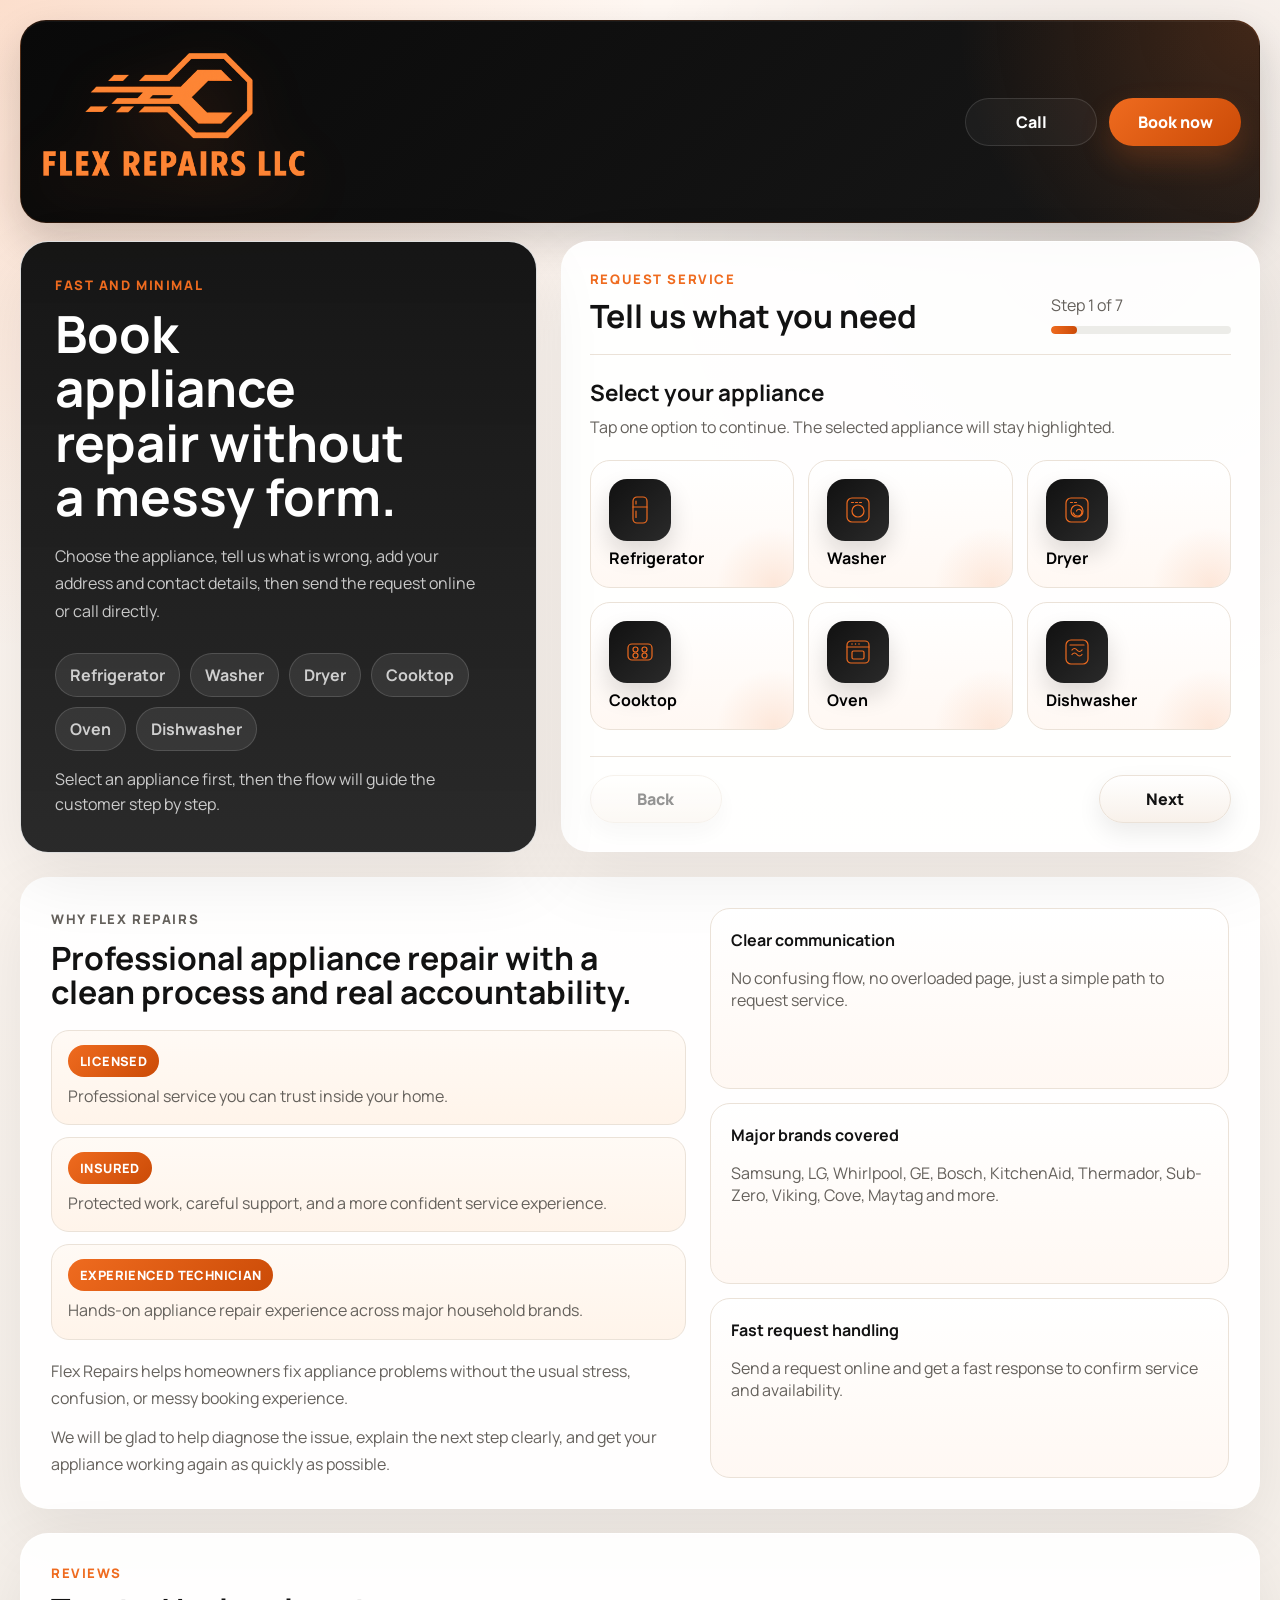
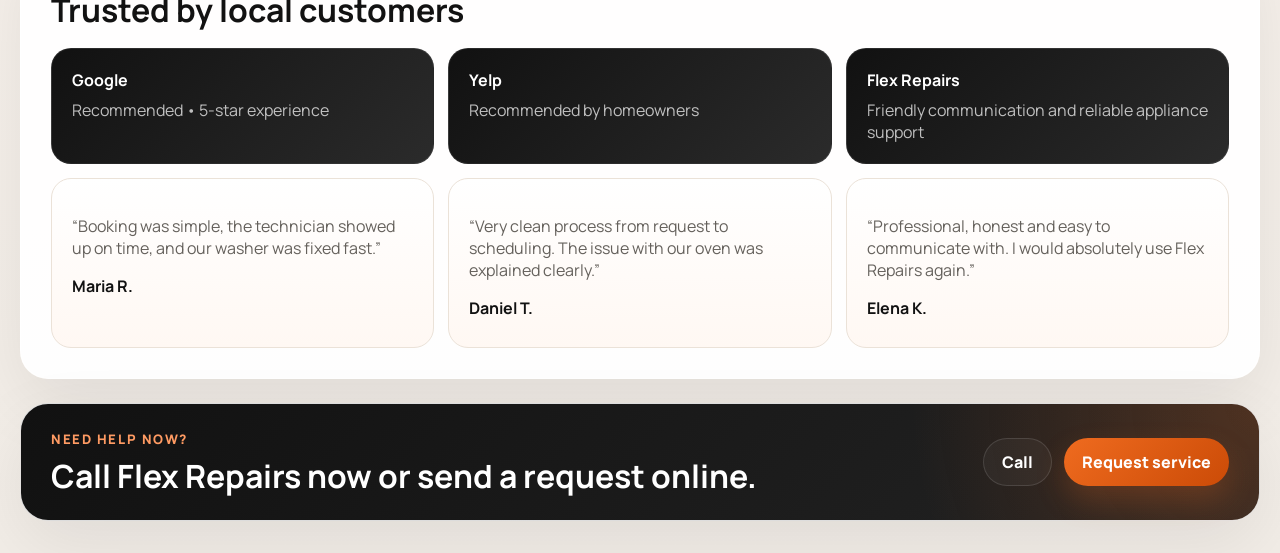
==== index.html @ e36b88d6 "Fix Flex Repairs site" ====
<!DOCTYPE html>
<html lang="en">
<head>
  <meta charset="UTF-8">
  <meta name="viewport" content="width=device-width, initial-scale=1.0">
  <title>Flex Repairs | Book Appliance Service</title>
  <meta
    name="description"
    content="Minimalist appliance repair booking flow for Flex Repairs."
  >
  <link rel="canonical" href="https://flexrepairsllc.com/">
  <link rel="preconnect" href="https://fonts.googleapis.com">
  <link rel="preconnect" href="https://fonts.gstatic.com" crossorigin>
  <link
	    href="https://fonts.googleapis.com/css2?family=Manrope:wght@400;500;600;700;800&amp;display=swap"
    rel="stylesheet"
  >
  <link rel="stylesheet" href="styles.css?v=20260412-brands89">
</head>
<body>
  <div class="app-shell">
    <header class="topbar">
      <a class="brand" href="#top" aria-label="Flex Repairs home">
        <img
          class="brand-logo-image"
          src="flex-repairs-logo-orange-tall-balanced.png"
          alt="Flex Repairs LLC logo"
        >
      </a>

      <div class="topbar-actions">
        <a
          class="ghost-button call-button"
          href="tel:+18144037859"
          data-call-trigger
          aria-controls="call-chip-header"
          aria-expanded="false"
        >
          Call
        </a>
        <button class="primary-button" type="button" data-jump-to="1">Book now</button>
        <a class="call-chip" id="call-chip-header" href="tel:+18144037859" hidden>
          <span class="call-chip-icon" aria-hidden="true">
            <svg viewBox="0 0 24 24" fill="none">
              <path d="M6.6 3H9.4C10 3 10.5 3.4 10.7 4L11.8 7.6C12 8.1 11.8 8.8 11.3 9.2L9.8 10.4C10.7 12.3 12.2 13.8 14.1 14.7L15.3 13.2C15.7 12.7 16.4 12.5 16.9 12.7L20.5 13.8C21.1 14 21.5 14.5 21.5 15.1V17.9C21.5 18.8 20.8 19.5 19.9 19.5H18.5C9.9 19.5 3 12.6 3 4V2.6C3 1.7 3.7 1 4.6 1H6.6Z"></path>
            </svg>
          </span>
          <span>+1 (814) 403-7859</span>
        </a>
      </div>
    </header>

    <main id="top" class="flow-layout">
      <section class="intro-panel">
        <p class="kicker">Fast and minimal</p>
        <h1>Book appliance repair without a messy form.</h1>
        <p class="intro-copy">
          Choose the appliance, tell us what is wrong, add your address and contact details,
          then send the request online or call directly.
        </p>

        <div class="intro-pills">
          <span>Refrigerator</span>
          <span>Washer</span>
          <span>Dryer</span>
          <span>Cooktop</span>
          <span>Oven</span>
          <span>Dishwasher</span>
        </div>

        <div class="intro-note">
          Select an appliance first, then the flow will guide the customer step by step.
        </div>
      </section>

      <section class="booking-panel">
        <div class="progress-head">
          <div>
            <p class="kicker">Request service</p>
            <h2>Tell us what you need</h2>
          </div>
          <div class="step-indicator">
            <span id="step-label">Step 1 of 7</span>
            <div class="progress-track"><div class="progress-fill" id="progress-fill"></div></div>
          </div>
        </div>

        <form id="booking-form" class="booking-form" novalidate>
          <section class="flow-step active" data-step="1">
            <div class="step-copy">
              <h3>Select your appliance</h3>
              <p>Tap one option to continue. The selected appliance will stay highlighted.</p>
            </div>

            <div class="appliance-grid" id="appliance-grid">
              <button class="choice-card" type="button" data-field="appliance" data-value="Refrigerator">
                <span class="icon appliance-icon" aria-hidden="true">
                  <svg viewBox="0 0 64 64" fill="none">
                    <rect x="18" y="6" width="28" height="52" rx="8"></rect>
                    <path d="M18 26H46"></path>
                    <path d="M24 14V20"></path>
                    <path d="M24 34V47"></path>
                  </svg>
                </span>
                <strong class="appliance-name">Refrigerator</strong>
              </button>
              <button class="choice-card" type="button" data-field="appliance" data-value="Washer">
                <span class="icon appliance-icon" aria-hidden="true">
                  <svg viewBox="0 0 64 64" fill="none">
                    <rect x="10" y="8" width="44" height="48" rx="10"></rect>
                    <circle cx="32" cy="34" r="12"></circle>
                    <path d="M19 17H23"></path>
                    <path d="M27 17H31"></path>
                    <path d="M35 17H39"></path>
                  </svg>
                </span>
                <strong class="appliance-name">Washer</strong>
              </button>
              <button class="choice-card" type="button" data-field="appliance" data-value="Dryer">
                <span class="icon appliance-icon" aria-hidden="true">
                  <svg viewBox="0 0 64 64" fill="none">
                    <rect x="10" y="8" width="44" height="48" rx="10"></rect>
                    <circle cx="32" cy="34" r="12"></circle>
                    <path d="M19 17H23"></path>
                    <path d="M27 17H31"></path>
                    <path d="M31 34C33.5 29 40 29.5 41.5 35C42.7 39.5 38.5 44 33.5 44C29.5 44 25.8 41.2 24.5 37.8"></path>
                  </svg>
                </span>
                <strong class="appliance-name">Dryer</strong>
              </button>
              <button class="choice-card" type="button" data-field="appliance" data-value="Cooktop">
                <span class="icon appliance-icon" aria-hidden="true">
                  <svg viewBox="0 0 64 64" fill="none">
                    <rect x="8" y="16" width="48" height="32" rx="8"></rect>
                    <circle cx="23" cy="27" r="5"></circle>
                    <circle cx="41" cy="27" r="5"></circle>
                    <circle cx="23" cy="39" r="5"></circle>
                    <circle cx="41" cy="39" r="5"></circle>
                  </svg>
                </span>
                <strong class="appliance-name">Cooktop</strong>
              </button>
              <button class="choice-card" type="button" data-field="appliance" data-value="Oven">
                <span class="icon appliance-icon" aria-hidden="true">
                  <svg viewBox="0 0 64 64" fill="none">
                    <rect x="10" y="10" width="44" height="44" rx="8"></rect>
                    <path d="M10 22H54"></path>
                    <circle cx="20" cy="16" r="1.5" fill="currentColor" stroke="none"></circle>
                    <circle cx="27" cy="16" r="1.5" fill="currentColor" stroke="none"></circle>
                    <circle cx="34" cy="16" r="1.5" fill="currentColor" stroke="none"></circle>
                    <rect x="20" y="30" width="24" height="16" rx="3"></rect>
                  </svg>
                </span>
                <strong class="appliance-name">Oven</strong>
              </button>
              <button class="choice-card" type="button" data-field="appliance" data-value="Dishwasher">
                <span class="icon appliance-icon" aria-hidden="true">
                  <svg viewBox="0 0 64 64" fill="none">
                    <rect x="10" y="8" width="44" height="48" rx="10"></rect>
                    <path d="M18 18H46"></path>
                    <path d="M22 28C25 24 29 24 32 28C35 32 39 32 42 28"></path>
                    <path d="M22 37C25 33 29 33 32 37C35 41 39 41 42 37"></path>
                  </svg>
                </span>
                <strong class="appliance-name">Dishwasher</strong>
              </button>
            </div>
          </section>

          <section class="flow-step" data-step="2">
            <div class="step-copy">
              <h3>What is the problem?</h3>
              <p>These options update based on the appliance you selected.</p>
            </div>

            <div class="choice-list" id="issue-list"></div>
          </section>

          <section class="flow-step" data-step="3">
            <div class="step-copy">
              <h3>What brand is it?</h3>
              <p>Select the appliance brand to continue.</p>
            </div>

            <div class="brand-grid" id="brand-grid"></div>
          </section>

          <section class="flow-step" data-step="4">
            <div class="step-copy">
              <h3>Where do you live?</h3>
              <p>Start with ZIP code, then add the exact address.</p>
            </div>

            <div class="field-grid two">
              <label class="field">
                <span>ZIP code</span>
                <input type="text" name="zipCode" placeholder="60618" inputmode="numeric" maxlength="10" autocomplete="postal-code" required>
              </label>
              <label class="field">
                <span>City</span>
                <input type="text" name="city" placeholder="Chicago" autocomplete="address-level2">
              </label>
            </div>

            <label class="field">
              <span>Street address</span>
                <input type="text" name="address" placeholder="1234 N Example Ave, Apt 2B" autocomplete="street-address" required>
            </label>
          </section>

          <section class="flow-step" data-step="5">
            <div class="step-copy">
              <h3>How can we reach you?</h3>
              <p>So we can confirm your request and schedule service.</p>
            </div>

            <div class="field-grid two">
              <label class="field">
                <span>First name</span>
                <input type="text" name="firstName" placeholder="John" autocomplete="given-name" required>
              </label>
              <label class="field">
                <span>Last name</span>
                <input type="text" name="lastName" placeholder="Smith" autocomplete="family-name">
              </label>
            </div>

            <div class="field-grid two">
              <label class="field">
                <span>Phone number</span>
                <input type="tel" name="phone" placeholder="+1 (312) 555-0123" autocomplete="tel" required>
              </label>
              <label class="field">
                <span>Email</span>
                <input type="email" name="email" placeholder="you@example.com" autocomplete="email">
              </label>
            </div>
          </section>

          <section class="flow-step" data-step="6">
            <div class="step-copy">
              <h3>What date and time work best?</h3>
              <p>Choose a preferred date and an open time window for the visit.</p>
            </div>

            <div class="availability-block">
              <div class="availability-head">
                <strong>Select a date</strong>
                <span>Dates keep moving forward automatically.</span>
              </div>
              <div class="date-grid" id="date-grid" tabindex="-1"></div>
            </div>

            <div class="availability-block">
              <div class="availability-head">
                <strong>Select a time window</strong>
                <span>Gray time windows are already booked.</span>
              </div>
              <div class="time-grid" id="time-grid" tabindex="-1"></div>
            </div>

            <label class="field">
              <span>Extra notes</span>
              <textarea name="notes" rows="4" placeholder="Gate code, parking note, appliance location, timing preferences..."></textarea>
            </label>

            <div class="callout">
              The selected date and time will be added to the request details.
            </div>
          </section>

          <section class="flow-step" data-step="7">
            <div class="step-copy">
              <h3>Review your request</h3>
              <p>One last check before sending.</p>
            </div>

            <div class="summary-card" id="summary-card"></div>

            <div class="final-actions">
              <button class="primary-button" type="submit">Request service</button>
              <button class="ghost-button" type="button" data-jump-to="5">Edit request</button>
            </div>
          </section>

          <div class="form-message" id="form-message" aria-live="polite" hidden></div>

          <div class="flow-footer">
            <button class="nav-button" id="back-button" type="button">Back</button>
            <button class="nav-button primary-nav" id="next-button" type="button">Next</button>
          </div>
        </form>
      </section>
    </main>

    <section class="trust-section">
      <div class="trust-copy">
        <p class="kicker">Why Flex Repairs</p>
        <h2>Professional appliance repair with a clean process and real accountability.</h2>

        <div class="trust-points">
          <div class="trust-point">
            <span class="trust-label">Licensed</span>
            <p>Professional service you can trust inside your home.</p>
          </div>
          <div class="trust-point">
            <span class="trust-label">Insured</span>
            <p>Protected work, careful support, and a more confident service experience.</p>
          </div>
          <div class="trust-point">
            <span class="trust-label">Experienced technician</span>
            <p>Hands-on appliance repair experience across major household brands.</p>
          </div>
        </div>

        <div class="trust-message">
          <p>
            Flex Repairs helps homeowners fix appliance problems without the usual stress,
            confusion, or messy booking experience.
          </p>
          <p>
            We will be glad to help diagnose the issue, explain the next step clearly,
            and get your appliance working again as quickly as possible.
          </p>
        </div>
      </div>

      <div class="trust-cards">
        <article class="mini-card">
          <strong>Clear communication</strong>
          <p>No confusing flow, no overloaded page, just a simple path to request service.</p>
        </article>
        <article class="mini-card">
          <strong>Major brands covered</strong>
          <p>Samsung, LG, Whirlpool, GE, Bosch, KitchenAid, Thermador, Sub-Zero, Viking, Cove, Maytag and more.</p>
        </article>
        <article class="mini-card">
          <strong>Fast request handling</strong>
          <p>Send a request online and get a fast response to confirm service and availability.</p>
        </article>
      </div>
    </section>

    <section class="reviews-section">
      <div class="section-head">
        <p class="kicker">Reviews</p>
        <h2>Trusted by local customers</h2>
      </div>

      <div class="rating-strip">
        <div class="rating-card">
          <strong>Google</strong>
          <span>Recommended • 5-star experience</span>
        </div>
        <div class="rating-card">
          <strong>Yelp</strong>
          <span>Recommended by homeowners</span>
        </div>
        <div class="rating-card">
          <strong>Flex Repairs</strong>
          <span>Friendly communication and reliable appliance support</span>
        </div>
      </div>

      <div class="review-grid">
        <article class="review-card">
          <p>“Booking was simple, the technician showed up on time, and our washer was fixed fast.”</p>
          <strong>Maria R.</strong>
        </article>
        <article class="review-card">
          <p>“Very clean process from request to scheduling. The issue with our oven was explained clearly.”</p>
          <strong>Daniel T.</strong>
        </article>
        <article class="review-card">
          <p>“Professional, honest and easy to communicate with. I would absolutely use Flex Repairs again.”</p>
          <strong>Elena K.</strong>
        </article>
      </div>
    </section>

    <section class="bottom-cta">
      <div>
        <p class="kicker">Need help now?</p>
        <h2>Call Flex Repairs now or send a request online.</h2>
      </div>
      <div class="bottom-cta-actions">
        <a
          class="ghost-button call-button"
          href="tel:+18144037859"
          data-call-trigger
          aria-controls="call-chip-footer"
          aria-expanded="false"
        >
          Call
        </a>
        <button class="primary-button" type="button" data-jump-to="1">Request service</button>
        <a class="call-chip call-chip-dark" id="call-chip-footer" href="tel:+18144037859" hidden>
          <span class="call-chip-icon" aria-hidden="true">
            <svg viewBox="0 0 24 24" fill="none">
              <path d="M6.6 3H9.4C10 3 10.5 3.4 10.7 4L11.8 7.6C12 8.1 11.8 8.8 11.3 9.2L9.8 10.4C10.7 12.3 12.2 13.8 14.1 14.7L15.3 13.2C15.7 12.7 16.4 12.5 16.9 12.7L20.5 13.8C21.1 14 21.5 14.5 21.5 15.1V17.9C21.5 18.8 20.8 19.5 19.9 19.5H18.5C9.9 19.5 3 12.6 3 4V2.6C3 1.7 3.7 1 4.6 1H6.6Z"></path>
            </svg>
          </span>
          <span>+1 (814) 403-7859</span>
        </a>
      </div>
    </section>
  </div>

  <script src="script-v2.js?v=20260412-brands89"></script>
</body>
</html>
---- styles.css ----
:root {
  --bg: #f4f1eb;
  --panel: #ffffff;
  --panel-soft: #fff8f2;
  --ink: #121212;
  --muted: #65615c;
  --line: #ebe2d8;
  --accent: #111111;
  --accent-soft: #1d1d1d;
  --brand: #ef6b1f;
  --brand-deep: #cb4b07;
  --brand-soft: #fff0e5;
  --success: #e7f6ec;
  --shadow: 0 24px 70px rgba(16, 16, 16, 0.08);
  --radius-lg: 28px;
  --radius-md: 20px;
  --radius-sm: 14px;
  --container: 1240px;
}

* {
  box-sizing: border-box;
}

html {
  scroll-behavior: smooth;
}

body {
  margin: 0;
  font-family: "Manrope", sans-serif;
  color: var(--ink);
  background:
    radial-gradient(circle at top left, rgba(239, 107, 31, 0.18), transparent 26%),
    radial-gradient(circle at 86% 10%, rgba(0, 0, 0, 0.08), transparent 22%),
    linear-gradient(180deg, #fff8f3 0%, #f2ede7 100%);
}

button,
input,
textarea {
  font: inherit;
}

.app-shell {
  width: min(calc(100% - 32px), var(--container));
  margin: 0 auto;
  padding: 20px 0 32px;
}

.topbar {
  display: flex;
  align-items: center;
  justify-content: space-between;
  gap: 20px;
  padding: 14px 18px;
  margin-bottom: 18px;
  border-radius: 26px;
  background:
    radial-gradient(circle at top right, rgba(239, 107, 31, 0.2), transparent 24%),
    linear-gradient(135deg, #090909 0%, #181818 100%);
  border: 1px solid rgba(239, 107, 31, 0.14);
  box-shadow:
    0 18px 40px rgba(16, 16, 16, 0.18),
    inset 0 1px 0 rgba(255, 255, 255, 0.04);
}

.brand {
  display: inline-flex;
  align-items: center;
  color: inherit;
  text-decoration: none;
  min-width: 0;
}

.brand-logo-image {
  display: block;
  width: 268px;
  max-width: min(56vw, 268px);
  height: auto;
  object-fit: contain;
  border-radius: 20px;
  filter: drop-shadow(0 16px 28px rgba(239, 107, 31, 0.18));
}

.topbar-actions {
  display: flex;
  flex-wrap: wrap;
  justify-content: flex-end;
  gap: 12px;
}

.primary-button,
.ghost-button,
.nav-button,
.choice-card,
.brand-card,
.date-card,
.time-card {
  border: none;
  cursor: pointer;
  transition: transform 160ms ease, border-color 160ms ease, background 160ms ease, box-shadow 160ms ease;
}

.primary-button,
.ghost-button,
.nav-button {
  min-height: 48px;
  padding: 0 18px;
  border-radius: 999px;
  text-decoration: none;
  display: inline-flex;
  align-items: center;
  justify-content: center;
  font-weight: 800;
}

.primary-button,
.primary-nav {
  background: linear-gradient(135deg, var(--brand) 0%, var(--brand-deep) 100%);
  color: #fff;
  box-shadow: 0 14px 30px rgba(239, 107, 31, 0.22);
}

.ghost-button,
.nav-button {
  background: linear-gradient(180deg, #ffffff 0%, #f8f1ea 100%);
  color: var(--ink);
  border: 1px solid var(--line);
  box-shadow: 0 10px 24px rgba(16, 16, 16, 0.08);
}

.primary-button:hover,
.ghost-button:hover,
.nav-button:hover,
.choice-card:hover,
.brand-card:hover,
.date-card:hover,
.time-card:hover {
  transform: translateY(-1px);
}

.topbar .primary-button,
.topbar .ghost-button {
  min-width: 132px;
}

.call-button {
  position: relative;
}

.call-chip {
  min-height: 44px;
  padding: 8px 14px 8px 10px;
  border-radius: 999px;
  display: inline-flex;
  align-items: center;
  gap: 10px;
  text-decoration: none;
  color: var(--ink);
  background: linear-gradient(180deg, #ffffff 0%, #fff3ea 100%);
  border: 1px solid rgba(239, 107, 31, 0.18);
  box-shadow: 0 12px 26px rgba(16, 16, 16, 0.1);
  animation: call-chip-pop 180ms ease;
}

.call-chip[hidden] {
  display: none;
}

.call-chip-icon {
  width: 28px;
  height: 28px;
  border-radius: 999px;
  display: inline-grid;
  place-items: center;
  background: linear-gradient(135deg, var(--brand) 0%, var(--brand-deep) 100%);
  color: #fff;
  flex-shrink: 0;
}

.call-chip-icon svg {
  width: 14px;
  height: 14px;
  stroke: currentColor;
  stroke-width: 1.9;
  stroke-linecap: round;
  stroke-linejoin: round;
}

.topbar .call-chip,
.bottom-cta .call-chip-dark {
  color: #fff;
  background: rgba(255, 255, 255, 0.08);
  border-color: rgba(255, 255, 255, 0.14);
  box-shadow: none;
}

@keyframes call-chip-pop {
  from {
    opacity: 0;
    transform: translateY(4px) scale(0.98);
  }

  to {
    opacity: 1;
    transform: translateY(0) scale(1);
  }
}

.topbar .ghost-button,
.bottom-cta .ghost-button {
  background: rgba(255, 255, 255, 0.04);
  color: #fff;
  border: 1px solid rgba(255, 255, 255, 0.12);
  box-shadow: none;
}

.topbar .ghost-button:hover {
  background: rgba(255, 255, 255, 0.08);
}

.bottom-cta .ghost-button:hover {
  background: rgba(255, 255, 255, 0.08);
}

.flow-layout {
  display: grid;
  grid-template-columns: 0.85fr 1.15fr;
  gap: 24px;
  align-items: start;
}

.intro-panel,
.booking-panel {
  background: rgba(255, 255, 255, 0.92);
  border: 1px solid rgba(255, 255, 255, 0.85);
  box-shadow: var(--shadow);
  border-radius: var(--radius-lg);
}

.intro-panel {
  position: sticky;
  top: 18px;
  padding: 34px;
  background:
    linear-gradient(180deg, rgba(17, 17, 17, 0.98) 0%, rgba(33, 33, 33, 0.96) 100%);
  color: #fff;
}

.booking-panel {
  padding: 28px;
}

.kicker {
  margin: 0 0 12px;
  font-size: 0.82rem;
  text-transform: uppercase;
  letter-spacing: 0.12em;
  color: var(--brand);
  font-weight: 800;
}

h1,
h2,
h3 {
  margin: 0;
  line-height: 1.06;
}

h1 {
  font-size: clamp(2.4rem, 4vw, 4.6rem);
  max-width: 11ch;
}

h2 {
  font-size: clamp(1.6rem, 2.5vw, 2.4rem);
}

h3 {
  font-size: 1.4rem;
}

.intro-copy,
.step-copy p,
.callout,
.field span,
.step-indicator span,
.summary-line small,
.intro-note,
.mini-card p,
.rating-card span,
.review-card p,
.trust-copy p {
  color: var(--muted);
}

.intro-panel .intro-copy,
.intro-panel .intro-note,
.intro-panel .intro-pills span {
  color: rgba(255, 255, 255, 0.76);
}

.intro-copy {
  max-width: 42ch;
  line-height: 1.7;
  margin: 20px 0 0;
}

.intro-pills {
  display: flex;
  flex-wrap: wrap;
  gap: 10px;
  margin-top: 28px;
}

.intro-pills span {
  padding: 10px 14px;
  border: 1px solid rgba(255, 255, 255, 0.14);
  border-radius: 999px;
  background: rgba(255, 255, 255, 0.08);
  font-weight: 700;
}

.intro-note {
  margin-top: 16px;
  line-height: 1.6;
}

.progress-head {
  display: flex;
  align-items: end;
  justify-content: space-between;
  gap: 20px;
  padding-bottom: 20px;
  border-bottom: 1px solid var(--line);
}

.step-indicator {
  min-width: 180px;
}

.progress-track {
  margin-top: 10px;
  height: 8px;
  border-radius: 999px;
  background: #ecece8;
  overflow: hidden;
}

.progress-fill {
  width: 14.28%;
  height: 100%;
  background: linear-gradient(90deg, var(--brand) 0%, var(--brand-deep) 100%);
  border-radius: inherit;
}

.booking-form {
  padding-top: 26px;
}

.flow-step {
  display: none;
}

.flow-step.active {
  display: block;
}

.step-copy {
  margin-bottom: 20px;
}

.step-copy p {
  margin: 10px 0 0;
  line-height: 1.6;
}

.appliance-grid,
.brand-grid,
.date-grid,
.time-grid {
  display: grid;
  gap: 14px;
}

.appliance-grid {
  grid-template-columns: repeat(3, 1fr);
}

.brand-grid {
  grid-template-columns: repeat(4, 1fr);
  margin-bottom: 18px;
}

.date-grid {
  grid-template-columns: repeat(3, 1fr);
  margin-bottom: 18px;
}

.time-grid {
  grid-template-columns: repeat(3, 1fr);
  margin-bottom: 18px;
}

.choice-card,
.brand-card,
.date-card,
.time-card {
  width: 100%;
  text-align: left;
  padding: 18px;
  border-radius: var(--radius-md);
  background: linear-gradient(180deg, #ffffff 0%, #fff8f3 100%);
  border: 1px solid var(--line);
}

.choice-card {
  min-height: 128px;
  display: flex;
  flex-direction: column;
  justify-content: space-between;
  position: relative;
  overflow: hidden;
}

.choice-card .icon {
  width: 62px;
  height: 62px;
  display: grid;
  place-items: center;
  border-radius: 18px;
  background: linear-gradient(135deg, #111111 0%, #2a2a2a 100%);
  color: var(--brand);
  box-shadow: 0 12px 24px rgba(17, 17, 17, 0.14);
}

.appliance-icon svg {
  width: 32px;
  height: 32px;
  stroke: currentColor;
  stroke-width: 2.4;
  stroke-linecap: round;
  stroke-linejoin: round;
}

.appliance-name {
  font-size: 1.02rem;
}

.choice-card strong,
.brand-card strong,
.date-card strong,
.time-card strong {
  font-size: 1rem;
}

.choice-list {
  display: grid;
  gap: 12px;
}

.choice-list .choice-card {
  min-height: auto;
  padding: 18px 20px;
}

.choice-card.selected,
.brand-card.selected,
.date-card.selected,
.time-card.selected {
  border-color: var(--brand);
  box-shadow: 0 0 0 1px var(--brand) inset;
  background: linear-gradient(180deg, #fff7f0 0%, #ffe9db 100%);
}

.availability-block {
  margin-bottom: 18px;
}

.availability-head {
  display: flex;
  align-items: baseline;
  justify-content: space-between;
  gap: 12px;
  margin-bottom: 12px;
}

.availability-head strong {
  font-size: 0.98rem;
}

.availability-head span {
  color: var(--muted);
  font-size: 0.88rem;
}

.date-card,
.time-card {
  display: grid;
  gap: 8px;
}

.date-card span,
.time-card span {
  color: var(--muted);
  font-size: 0.84rem;
  font-weight: 700;
}

.time-card {
  min-height: 108px;
  justify-content: space-between;
}

.date-card.unavailable,
.time-card.unavailable {
  background: linear-gradient(180deg, #f5f1ec 0%, #eee7df 100%);
  border-color: #ddd2c7;
  color: #7a736c;
  box-shadow: none;
}

.date-card.unavailable span,
.time-card.unavailable span {
  color: #8e867e;
}

.time-placeholder {
  padding: 18px;
  border-radius: var(--radius-md);
  border: 1px dashed rgba(239, 107, 31, 0.28);
  background: #fff8f2;
  color: var(--muted);
  line-height: 1.6;
}

.appliance-grid .choice-card.selected {
  background:
    radial-gradient(circle at top right, rgba(239, 107, 31, 0.18), transparent 34%),
    linear-gradient(180deg, #fff8f2 0%, #ffe8da 100%);
  box-shadow:
    0 0 0 2px var(--brand) inset,
    0 14px 34px rgba(239, 107, 31, 0.16);
}

.appliance-grid .choice-card.selected::before,
.choice-list .choice-card.selected::before {
  content: "";
  position: absolute;
  top: 14px;
  right: 14px;
  width: 18px;
  height: 18px;
  border-radius: 999px;
  background: linear-gradient(135deg, var(--brand) 0%, var(--brand-deep) 100%);
  box-shadow:
    0 0 0 5px rgba(239, 107, 31, 0.14),
    0 0 0 10px rgba(239, 107, 31, 0.07);
}

.appliance-grid .choice-card.selected::after {
  content: "Selected";
  position: absolute;
  top: 14px;
  right: 44px;
  padding: 6px 10px;
  border-radius: 999px;
  background: linear-gradient(135deg, var(--brand) 0%, var(--brand-deep) 100%);
  color: #fff;
  font-size: 0.72rem;
  font-weight: 800;
  letter-spacing: 0.02em;
}

.appliance-grid .choice-card.selected .icon {
  background: linear-gradient(135deg, var(--brand) 0%, var(--brand-deep) 100%);
  color: #fff;
  box-shadow: 0 14px 28px rgba(239, 107, 31, 0.24);
}

.appliance-grid .choice-card::before {
  content: "";
  position: absolute;
  inset: auto -20% -46% auto;
  width: 120px;
  height: 120px;
  border-radius: 999px;
  background: radial-gradient(circle, rgba(239, 107, 31, 0.12), transparent 68%);
  pointer-events: none;
}

.choice-list .choice-card.selected {
  background:
    radial-gradient(circle at top right, rgba(239, 107, 31, 0.16), transparent 30%),
    linear-gradient(180deg, #fff7f0 0%, #ffe7d8 100%);
  box-shadow:
    0 0 0 2px var(--brand) inset,
    0 12px 26px rgba(239, 107, 31, 0.14);
}

.field-grid {
  display: grid;
  gap: 14px;
}

.field-grid.two {
  grid-template-columns: repeat(2, 1fr);
}

.field {
  display: grid;
  gap: 8px;
  margin-bottom: 14px;
}

.field span {
  font-size: 0.94rem;
  font-weight: 700;
}

.field input,
.field textarea {
  width: 100%;
  padding: 15px 16px;
  border-radius: 16px;
  border: 1px solid var(--line);
  background: #fffdfb;
  color: var(--ink);
  outline: none;
}

.field input:focus,
.field textarea:focus {
  border-color: rgba(239, 107, 31, 0.45);
  box-shadow: 0 0 0 3px rgba(239, 107, 31, 0.1);
}

.callout {
  padding: 16px 18px;
  border-radius: 16px;
  background: var(--brand-soft);
  border: 1px dashed rgba(239, 107, 31, 0.32);
  line-height: 1.6;
}

.summary-card {
  display: grid;
  gap: 12px;
  padding: 18px;
  border: 1px solid var(--line);
  border-radius: var(--radius-md);
  background: linear-gradient(180deg, #fffaf5 0%, #fff2e7 100%);
}

.summary-line {
  display: flex;
  justify-content: space-between;
  gap: 18px;
  padding-bottom: 12px;
  border-bottom: 1px solid var(--line);
}

.summary-line:last-child {
  padding-bottom: 0;
  border-bottom: 0;
}

.summary-line strong {
  text-align: right;
}

.final-actions,
.flow-footer {
  display: flex;
  align-items: center;
  justify-content: space-between;
  gap: 12px;
}

.final-actions {
  margin-top: 20px;
}

.flow-footer {
  margin-top: 26px;
  padding-top: 18px;
  border-top: 1px solid var(--line);
}

.flow-footer .nav-button,
.final-actions .ghost-button {
  min-width: 132px;
}

.flow-footer .nav-button:not(.primary-nav),
.final-actions .ghost-button {
  color: var(--ink);
  border-color: var(--line);
}

#back-button[disabled] {
  opacity: 0.45;
  cursor: default;
}

button[disabled] {
  cursor: wait;
  opacity: 0.85;
}

.date-card[disabled],
.time-card[disabled] {
  cursor: not-allowed;
  opacity: 1;
}

.submit-note {
  margin-top: 16px;
  padding: 16px 18px;
  border-radius: 16px;
  background: var(--success);
  border: 1px solid #cde7d6;
  line-height: 1.6;
}

.submit-note-link {
  color: #24543a;
  font-weight: 800;
}

.form-message {
  margin-top: 18px;
  padding: 14px 16px;
  border-radius: 16px;
  border: 1px solid #f2c4aa;
  background: #fff2e8;
  color: #8d3c12;
  line-height: 1.5;
  font-weight: 700;
}

.form-message[data-type="success"] {
  border-color: #cde7d6;
  background: var(--success);
  color: #24543a;
}

.trust-section,
.reviews-section,
.bottom-cta {
  margin-top: 24px;
  background: rgba(255, 255, 255, 0.92);
  border: 1px solid rgba(255, 255, 255, 0.85);
  box-shadow: var(--shadow);
  border-radius: var(--radius-lg);
}

.trust-section,
.reviews-section {
  padding: 30px;
}

.trust-section {
  display: grid;
  grid-template-columns: 1.1fr 0.9fr;
  gap: 24px;
}

.trust-copy p {
  line-height: 1.7;
}

.trust-points {
  display: grid;
  gap: 12px;
  margin: 20px 0 18px;
}

.trust-point {
  display: grid;
  gap: 6px;
  padding: 14px 16px;
  border-radius: 18px;
  border: 1px solid var(--line);
  background: linear-gradient(180deg, #fffaf5 0%, #fff4ea 100%);
}

.trust-label {
  display: inline-flex;
  width: fit-content;
  padding: 7px 12px;
  border-radius: 999px;
  background: linear-gradient(135deg, var(--brand) 0%, var(--brand-deep) 100%);
  color: #fff;
  font-size: 0.8rem;
  font-weight: 800;
  letter-spacing: 0.03em;
  text-transform: uppercase;
}

.trust-point p,
.trust-message p {
  margin: 0;
}

.trust-message {
  display: grid;
  gap: 12px;
  margin-top: 10px;
}

.trust-cards,
.review-grid,
.rating-strip {
  display: grid;
  gap: 14px;
}

.mini-card,
.rating-card,
.review-card {
  padding: 20px;
  border-radius: var(--radius-md);
  border: 1px solid var(--line);
  background: linear-gradient(180deg, #ffffff 0%, #fff8f3 100%);
}

.rating-card {
  background: linear-gradient(135deg, #111111 0%, #2b2b2b 100%);
  border-color: rgba(255, 255, 255, 0.08);
}

.rating-card strong {
  color: #fff;
}

.rating-card span {
  color: rgba(255, 255, 255, 0.72);
}

.mini-card strong,
.rating-card strong,
.review-card strong {
  display: block;
  margin-bottom: 8px;
}

.section-head {
  margin-bottom: 20px;
}

.rating-strip {
  grid-template-columns: repeat(3, 1fr);
  margin-bottom: 14px;
}

.review-grid {
  grid-template-columns: repeat(3, 1fr);
}

.bottom-cta {
  padding: 26px 30px;
  display: flex;
  align-items: center;
  justify-content: space-between;
  gap: 20px;
  background:
    radial-gradient(circle at top right, rgba(239, 107, 31, 0.22), transparent 28%),
    linear-gradient(135deg, #111111 0%, #232323 100%);
  color: #fff;
}

.bottom-cta .kicker {
  color: #ff9b63;
}

.bottom-cta h2 {
  color: #fff;
}

.bottom-cta-actions {
  display: flex;
  flex-wrap: wrap;
  gap: 12px;
}

@media (max-width: 1080px) {
  .flow-layout {
    grid-template-columns: 1fr;
  }

  .intro-panel {
    position: static;
  }

  .brand-grid {
    grid-template-columns: repeat(3, 1fr);
  }

  .trust-section,
  .rating-strip,
  .review-grid {
    grid-template-columns: 1fr;
  }
}

@media (max-width: 760px) {
  .app-shell {
    width: min(calc(100% - 18px), var(--container));
    padding-top: 12px;
  }

  .topbar,
  .topbar-actions,
  .progress-head,
  .flow-footer,
  .final-actions,
  .bottom-cta,
  .bottom-cta-actions {
    flex-direction: column;
    align-items: stretch;
  }

  .intro-panel,
  .booking-panel,
  .trust-section,
  .reviews-section,
  .bottom-cta {
    padding: 20px;
    border-radius: 22px;
  }

  .topbar {
    padding: 16px;
  }

  .brand {
    justify-content: center;
  }

  .topbar-actions {
    justify-content: flex-start;
  }

  .brand-logo-image {
    width: min(100%, 220px);
    max-width: 220px;
  }

  h1 {
    max-width: none;
    font-size: 2.3rem;
  }

  .appliance-grid,
  .brand-grid,
  .date-grid,
  .time-grid,
  .field-grid.two {
    grid-template-columns: 1fr 1fr;
  }

  .availability-head {
    flex-direction: column;
    align-items: flex-start;
  }

  .summary-line {
    flex-direction: column;
  }

  .summary-line strong {
    text-align: left;
  }
}

@media (max-width: 560px) {
  .appliance-grid,
  .brand-grid,
  .date-grid,
  .time-grid,
  .field-grid.two {
    grid-template-columns: 1fr;
  }

  .choice-card {
    min-height: 102px;
  }
}

.thank-you-shell {
  min-height: 100vh;
}

.thank-you-topbar {
  justify-content: center;
}

.thank-you-layout {
  min-height: calc(100vh - 60px);
  display: grid;
  place-items: start center;
  padding: 18px 0 38px;
}

.thank-you-panel {
  width: min(100%, 760px);
  padding: 36px;
  border-radius: var(--radius-lg);
  background: rgba(255, 255, 255, 0.94);
  border: 1px solid rgba(255, 255, 255, 0.88);
  box-shadow: var(--shadow);
}

.confirmation-layout {
  text-align: center;
}

.confirmation-panel {
  background:
    radial-gradient(circle at top right, rgba(239, 107, 31, 0.12), transparent 28%),
    rgba(255, 255, 255, 0.96);
}

.confirmation-hero {
  text-align: center;
}

.confirmation-brand {
  justify-content: center;
  margin-bottom: 18px;
}

.confirmation-logo {
  width: 196px;
  max-width: min(62vw, 196px);
}

.thank-you-panel h1 {
  margin: 0;
  font-size: clamp(2rem, 4vw, 3rem);
  line-height: 1.12;
}

.thank-you-subtle {
  margin: 14px auto 0;
  max-width: 520px;
  color: var(--muted);
  line-height: 1.65;
  font-size: 1.02rem;
}

.confirmation-card {
  margin-top: 30px;
  padding: 28px;
  border-radius: 28px;
  background: linear-gradient(180deg, #ffffff 0%, #fffaf6 100%);
  border: 1px solid rgba(239, 107, 31, 0.12);
  box-shadow: 0 18px 40px rgba(16, 16, 16, 0.08);
  text-align: left;
}

.confirmation-section + .confirmation-section {
  margin-top: 20px;
}

.confirmation-label {
  margin: 0 0 18px;
  color: #b3aea8;
  font-size: 0.95rem;
  font-weight: 700;
}

.confirmation-detail-row {
  display: flex;
  align-items: flex-start;
  gap: 16px;
}

.confirmation-detail-row + .confirmation-detail-row {
  margin-top: 20px;
}

.confirmation-icon {
  width: 44px;
  height: 44px;
  border-radius: 14px;
  display: inline-grid;
  place-items: center;
  flex-shrink: 0;
  color: #77a2f8;
  background: #f3f7ff;
  border: 1px solid #dbe7ff;
}

.confirmation-icon svg {
  width: 20px;
  height: 20px;
  stroke: currentColor;
  stroke-width: 1.9;
  stroke-linecap: round;
  stroke-linejoin: round;
}

.confirmation-detail-content {
  min-width: 0;
}

.confirmation-date {
  margin: 0 0 10px;
  font-size: 1.22rem;
  font-weight: 800;
}

.confirmation-time-pill {
  display: inline-flex;
  align-items: center;
  justify-content: center;
  min-height: 42px;
  padding: 0 16px;
  border-radius: 999px;
  color: #3b6dd8;
  background: #ffffff;
  border: 1px solid #bfd5ff;
  font-weight: 800;
}

.confirmation-address {
  margin: 0;
  align-self: center;
  font-size: 1.04rem;
  line-height: 1.7;
  color: #44403c;
}

.confirmation-divider {
  height: 1px;
  margin: 26px 0;
  background: linear-gradient(90deg, rgba(235, 226, 216, 0) 0%, rgba(235, 226, 216, 1) 18%, rgba(235, 226, 216, 1) 82%, rgba(235, 226, 216, 0) 100%);
}

.confirmation-appliance {
  margin: 0 0 18px;
  font-size: clamp(1.8rem, 3vw, 2.3rem);
  line-height: 1.08;
}

.confirmation-price-row,
.confirmation-total-row {
  display: flex;
  align-items: center;
  justify-content: space-between;
  gap: 14px;
}

.confirmation-price-row {
  color: #3c3a38;
  font-size: 1.08rem;
}

.confirmation-price-row strong,
.confirmation-total-row strong {
  font-size: 1.08rem;
}

.confirmation-total-row {
  margin-top: 18px;
  min-height: 64px;
  padding: 0 20px;
  border-radius: 20px;
  background: #f5f3f0;
  color: #23201e;
  font-weight: 800;
}

.confirmation-helper {
  margin: 24px auto 0;
  max-width: 520px;
  color: var(--muted);
  line-height: 1.65;
  font-size: 0.98rem;
}

.thank-you-actions {
  margin-top: 28px;
  display: flex;
  gap: 14px;
  justify-content: center;
  flex-wrap: wrap;
}

.thank-you-actions .primary-button,
.thank-you-actions .ghost-button {
  min-width: 180px;
}

.thank-you-help {
  margin-top: 26px;
  padding: 18px 20px;
  border-radius: 20px;
  background: linear-gradient(180deg, #fff9f4 0%, #fff3ea 100%);
  border: 1px solid var(--line);
}

.thank-you-help strong {
  display: block;
  margin-bottom: 8px;
}

.thank-you-help p {
  margin: 0;
  color: var(--muted);
}

.thank-you-help a {
  color: var(--brand-deep);
  font-weight: 800;
  text-decoration: none;
}

@media (max-width: 720px) {
  .thank-you-panel {
    padding: 28px 20px;
  }

  .confirmation-card {
    padding: 22px 18px;
  }

  .confirmation-detail-row {
    gap: 12px;
  }

  .confirmation-address {
    font-size: 0.98rem;
  }

  .confirmation-total-row {
    padding: 14px 16px;
    align-items: flex-start;
    flex-direction: column;
  }

  .thank-you-actions {
    flex-direction: column;
  }

  .thank-you-actions .primary-button,
  .thank-you-actions .ghost-button {
    width: 100%;
  }
}
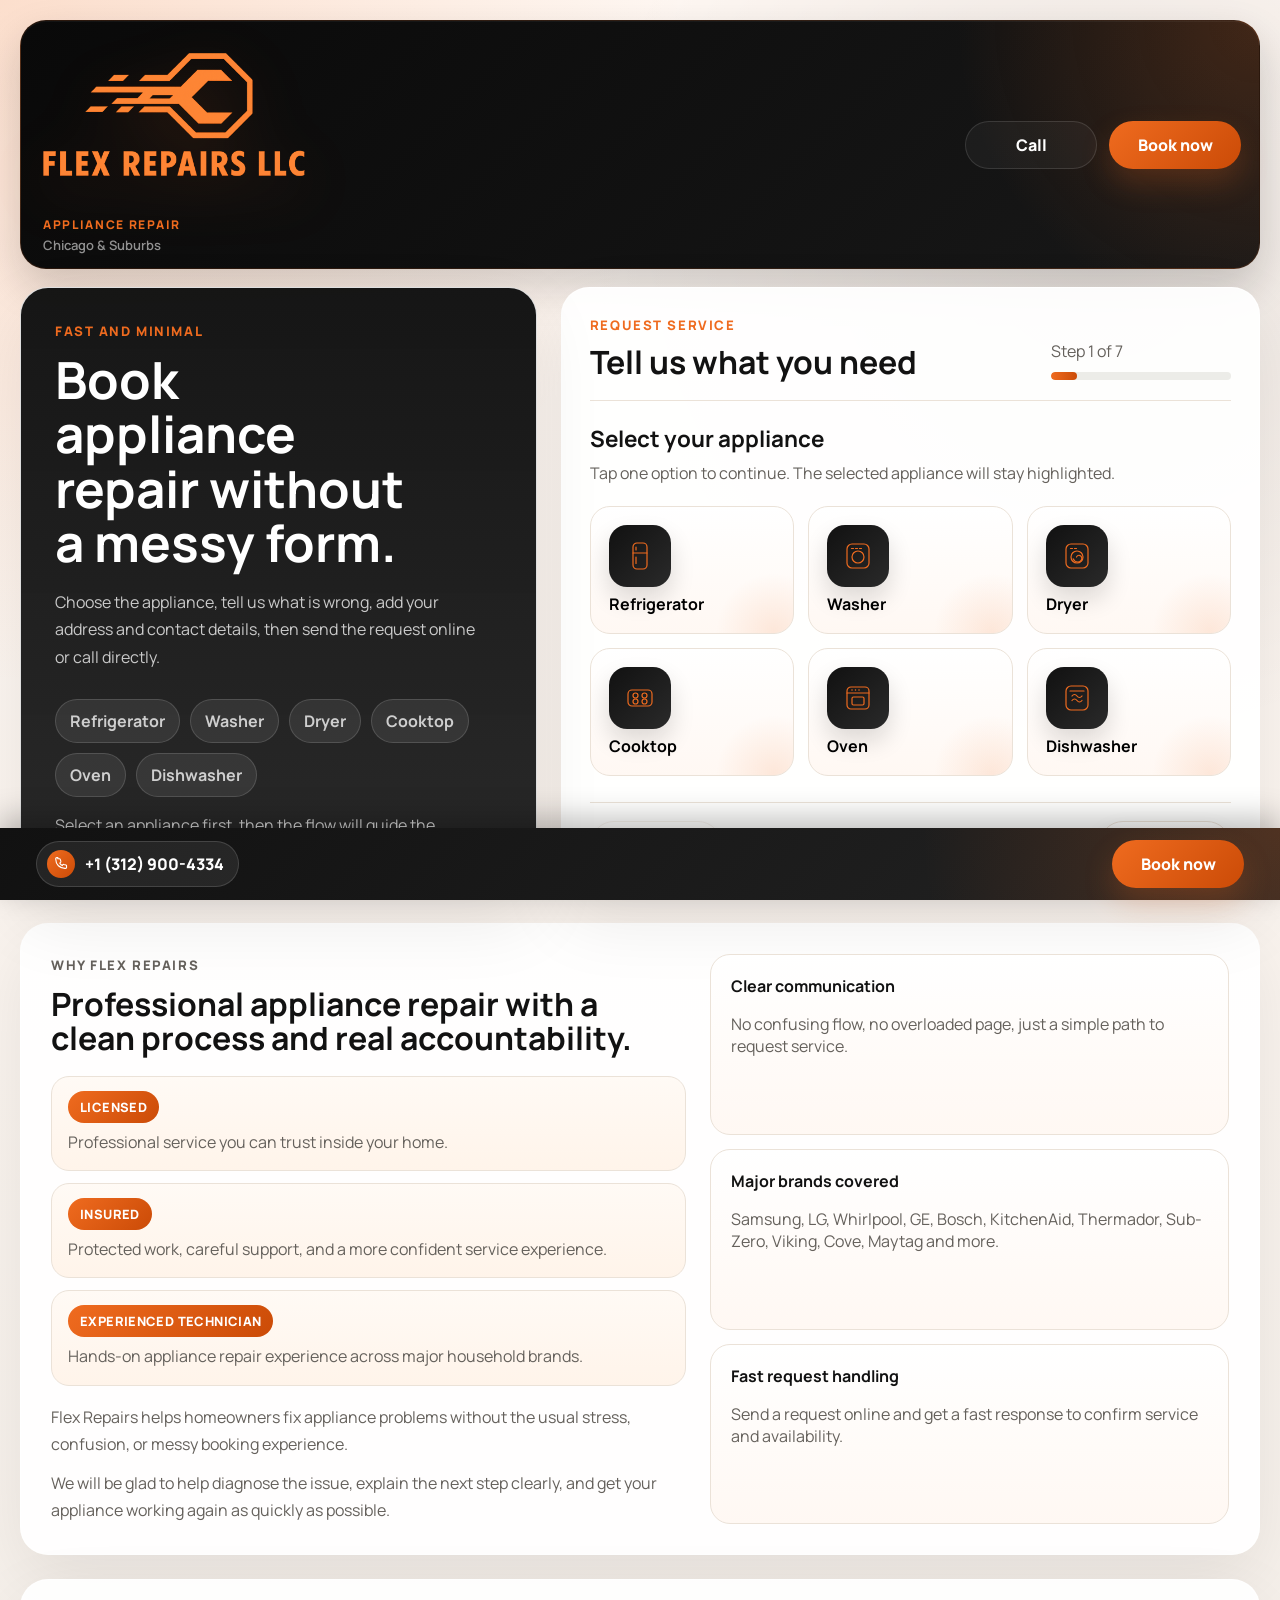
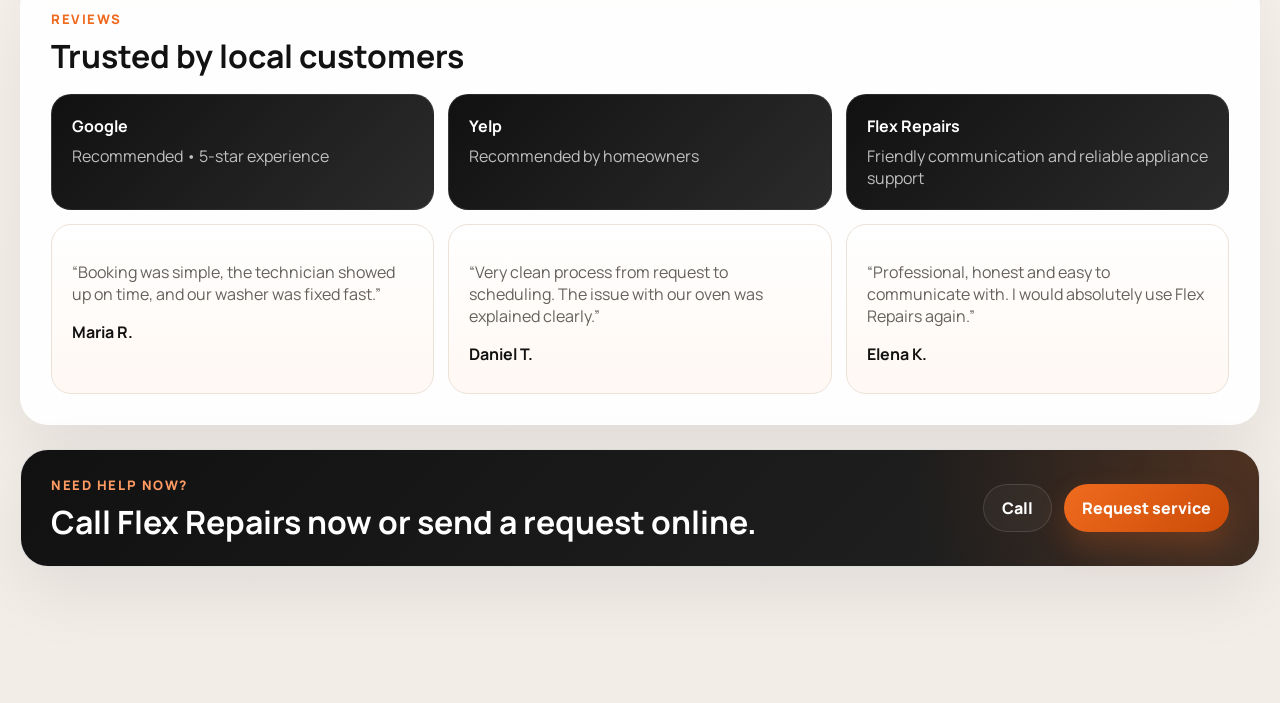
==== commit 8da40a8c: "Enhance header with tagline and add sticky call bar Updated the header to include a brand tagline an" ====
--- a/index.html
+++ b/index.html
@@ -9,6 +9,11 @@
     content="Minimalist appliance repair booking flow for Flex Repairs."
   >
   <link rel="canonical" href="https://flexrepairsllc.com/">
+	<link rel="icon" type="image/png" href="/flex-repairs-logo-orange-tall-balanced.png">
+<link rel="shortcut icon" type="image/png" href="/flex-repairs-logo-orange-tall-balanced.png">
+<link rel="apple-touch-icon" href="/flex-repairs-logo-orange-tall-balanced.png">
+<meta property="og:image" content="https://flexrepairsllc.com/flex-repairs-logo-orange-tall-balanced.png">
+<meta name="twitter:image" content="https://flexrepairsllc.com/flex-repairs-logo-orange-tall-balanced.png">
   <link rel="preconnect" href="https://fonts.googleapis.com">
   <link rel="preconnect" href="https://fonts.gstatic.com" crossorigin>
   <link
@@ -20,18 +25,24 @@
 <body>
   <div class="app-shell">
     <header class="topbar">
-      <a class="brand" href="#top" aria-label="Flex Repairs home">
-        <img
-          class="brand-logo-image"
-          src="flex-repairs-logo-orange-tall-balanced.png"
-          alt="Flex Repairs LLC logo"
-        >
-      </a>
+      <div class="brand-stack">
+        <a class="brand" href="#top" aria-label="Flex Repairs home">
+          <img
+            class="brand-logo-image"
+            src="flex-repairs-logo-orange-tall-balanced.png"
+            alt="Flex Repairs LLC logo"
+          >
+        </a>
+        <div class="brand-tagline">
+          <span class="brand-tagline-service">Appliance Repair</span>
+          <span class="brand-tagline-area">Chicago &amp; Suburbs</span>
+        </div>
+      </div>
 
       <div class="topbar-actions">
         <a
           class="ghost-button call-button"
-          href="tel:+18144037859"
+          href="tel:+13129004334"
           data-call-trigger
           aria-controls="call-chip-header"
           aria-expanded="false"
@@ -39,13 +50,13 @@
           Call
         </a>
         <button class="primary-button" type="button" data-jump-to="1">Book now</button>
-        <a class="call-chip" id="call-chip-header" href="tel:+18144037859" hidden>
+        <a class="call-chip" id="call-chip-header" href="tel:+13129004334" hidden>
           <span class="call-chip-icon" aria-hidden="true">
             <svg viewBox="0 0 24 24" fill="none">
               <path d="M6.6 3H9.4C10 3 10.5 3.4 10.7 4L11.8 7.6C12 8.1 11.8 8.8 11.3 9.2L9.8 10.4C10.7 12.3 12.2 13.8 14.1 14.7L15.3 13.2C15.7 12.7 16.4 12.5 16.9 12.7L20.5 13.8C21.1 14 21.5 14.5 21.5 15.1V17.9C21.5 18.8 20.8 19.5 19.9 19.5H18.5C9.9 19.5 3 12.6 3 4V2.6C3 1.7 3.7 1 4.6 1H6.6Z"></path>
             </svg>
           </span>
-          <span>+1 (814) 403-7859</span>
+          <span>+1 (312) 900-4334</span>
         </a>
       </div>
     </header>
@@ -386,7 +397,7 @@
       <div class="bottom-cta-actions">
         <a
           class="ghost-button call-button"
-          href="tel:+18144037859"
+          href="tel:+13129004334"
           data-call-trigger
           aria-controls="call-chip-footer"
           aria-expanded="false"
@@ -394,16 +405,28 @@
           Call
         </a>
         <button class="primary-button" type="button" data-jump-to="1">Request service</button>
-        <a class="call-chip call-chip-dark" id="call-chip-footer" href="tel:+18144037859" hidden>
+        <a class="call-chip call-chip-dark" id="call-chip-footer" href="tel:+13129004334" hidden>
           <span class="call-chip-icon" aria-hidden="true">
             <svg viewBox="0 0 24 24" fill="none">
               <path d="M6.6 3H9.4C10 3 10.5 3.4 10.7 4L11.8 7.6C12 8.1 11.8 8.8 11.3 9.2L9.8 10.4C10.7 12.3 12.2 13.8 14.1 14.7L15.3 13.2C15.7 12.7 16.4 12.5 16.9 12.7L20.5 13.8C21.1 14 21.5 14.5 21.5 15.1V17.9C21.5 18.8 20.8 19.5 19.9 19.5H18.5C9.9 19.5 3 12.6 3 4V2.6C3 1.7 3.7 1 4.6 1H6.6Z"></path>
             </svg>
           </span>
-          <span>+1 (814) 403-7859</span>
+          <span>+1 (312) 900-4334</span>
         </a>
       </div>
     </section>
+  </div>
+
+  <div class="sticky-call-bar" role="complementary" aria-label="Call or book service">
+    <a class="sticky-call-bar-chip" href="tel:+13129004334">
+      <span class="sticky-call-bar-icon" aria-hidden="true">
+        <svg viewBox="0 0 24 24" fill="none">
+          <path d="M6.6 3H9.4C10 3 10.5 3.4 10.7 4L11.8 7.6C12 8.1 11.8 8.8 11.3 9.2L9.8 10.4C10.7 12.3 12.2 13.8 14.1 14.7L15.3 13.2C15.7 12.7 16.4 12.5 16.9 12.7L20.5 13.8C21.1 14 21.5 14.5 21.5 15.1V17.9C21.5 18.8 20.8 19.5 19.9 19.5H18.5C9.9 19.5 3 12.6 3 4V2.6C3 1.7 3.7 1 4.6 1H6.6Z"></path>
+        </svg>
+      </span>
+      <span>+1 (312) 900-4334</span>
+    </a>
+    <button class="primary-button" type="button" data-jump-to="1">Book now</button>
   </div>
 
   <script src="script-v2.js?v=20260412-brands89"></script>
--- a/styles.css
+++ b/styles.css
@@ -48,6 +48,67 @@
   padding: 20px 0 32px;
 }
 
+body:has(.sticky-call-bar) {
+  padding-bottom: 104px;
+}
+
+.sticky-call-bar {
+  position: fixed;
+  left: 0;
+  right: 0;
+  bottom: 0;
+  z-index: 60;
+  display: flex;
+  align-items: center;
+  justify-content: space-between;
+  gap: 12px;
+  padding: 12px max(16px, calc((100% - var(--container)) / 2 + 16px));
+  padding-bottom: max(12px, env(safe-area-inset-bottom));
+  background:
+    radial-gradient(circle at top right, rgba(239, 107, 31, 0.22), transparent 28%),
+    linear-gradient(135deg, #111111 0%, #232323 100%);
+  box-shadow: 0 -10px 30px rgba(0, 0, 0, 0.25);
+}
+
+.sticky-call-bar-chip {
+  display: inline-flex;
+  align-items: center;
+  gap: 10px;
+  min-height: 44px;
+  padding: 8px 14px 8px 10px;
+  border-radius: 999px;
+  text-decoration: none;
+  color: #fff;
+  background: rgba(255, 255, 255, 0.08);
+  border: 1px solid rgba(255, 255, 255, 0.14);
+  font-weight: 800;
+  white-space: nowrap;
+}
+
+.sticky-call-bar-icon {
+  width: 28px;
+  height: 28px;
+  border-radius: 999px;
+  display: inline-grid;
+  place-items: center;
+  background: linear-gradient(135deg, var(--brand) 0%, var(--brand-deep) 100%);
+  color: #fff;
+  flex-shrink: 0;
+}
+
+.sticky-call-bar-icon svg {
+  width: 14px;
+  height: 14px;
+  stroke: currentColor;
+  stroke-width: 1.9;
+  stroke-linecap: round;
+  stroke-linejoin: round;
+}
+
+.sticky-call-bar .primary-button {
+  min-width: 132px;
+}
+
 .topbar {
   display: flex;
   align-items: center;
@@ -73,6 +134,34 @@
   min-width: 0;
 }
 
+.brand-stack {
+  display: flex;
+  flex-direction: column;
+  gap: 8px;
+  min-width: 0;
+}
+
+.brand-tagline {
+  display: flex;
+  flex-direction: column;
+  gap: 3px;
+  padding-left: 4px;
+}
+
+.brand-tagline-service {
+  font-size: 12px;
+  font-weight: 800;
+  letter-spacing: 0.14em;
+  text-transform: uppercase;
+  color: var(--brand);
+}
+
+.brand-tagline-area {
+  font-size: 13px;
+  font-weight: 600;
+  color: rgba(255, 255, 255, 0.55);
+}
+
 .brand-logo-image {
   display: block;
   width: 268px;
@@ -939,8 +1028,34 @@
     justify-content: center;
   }
 
+  .brand-stack {
+    align-items: center;
+  }
+
+  .brand-tagline {
+    align-items: center;
+    padding-left: 0;
+    text-align: center;
+  }
+
   .topbar-actions {
     justify-content: flex-start;
+  }
+
+  .sticky-call-bar {
+    padding: 10px 14px;
+    padding-bottom: max(10px, env(safe-area-inset-bottom));
+    gap: 8px;
+  }
+
+  .sticky-call-bar-chip {
+    font-size: 0.86rem;
+    padding: 6px 12px 6px 8px;
+  }
+
+  .sticky-call-bar .primary-button {
+    min-width: 0;
+    padding: 0 16px;
   }
 
   .brand-logo-image {
